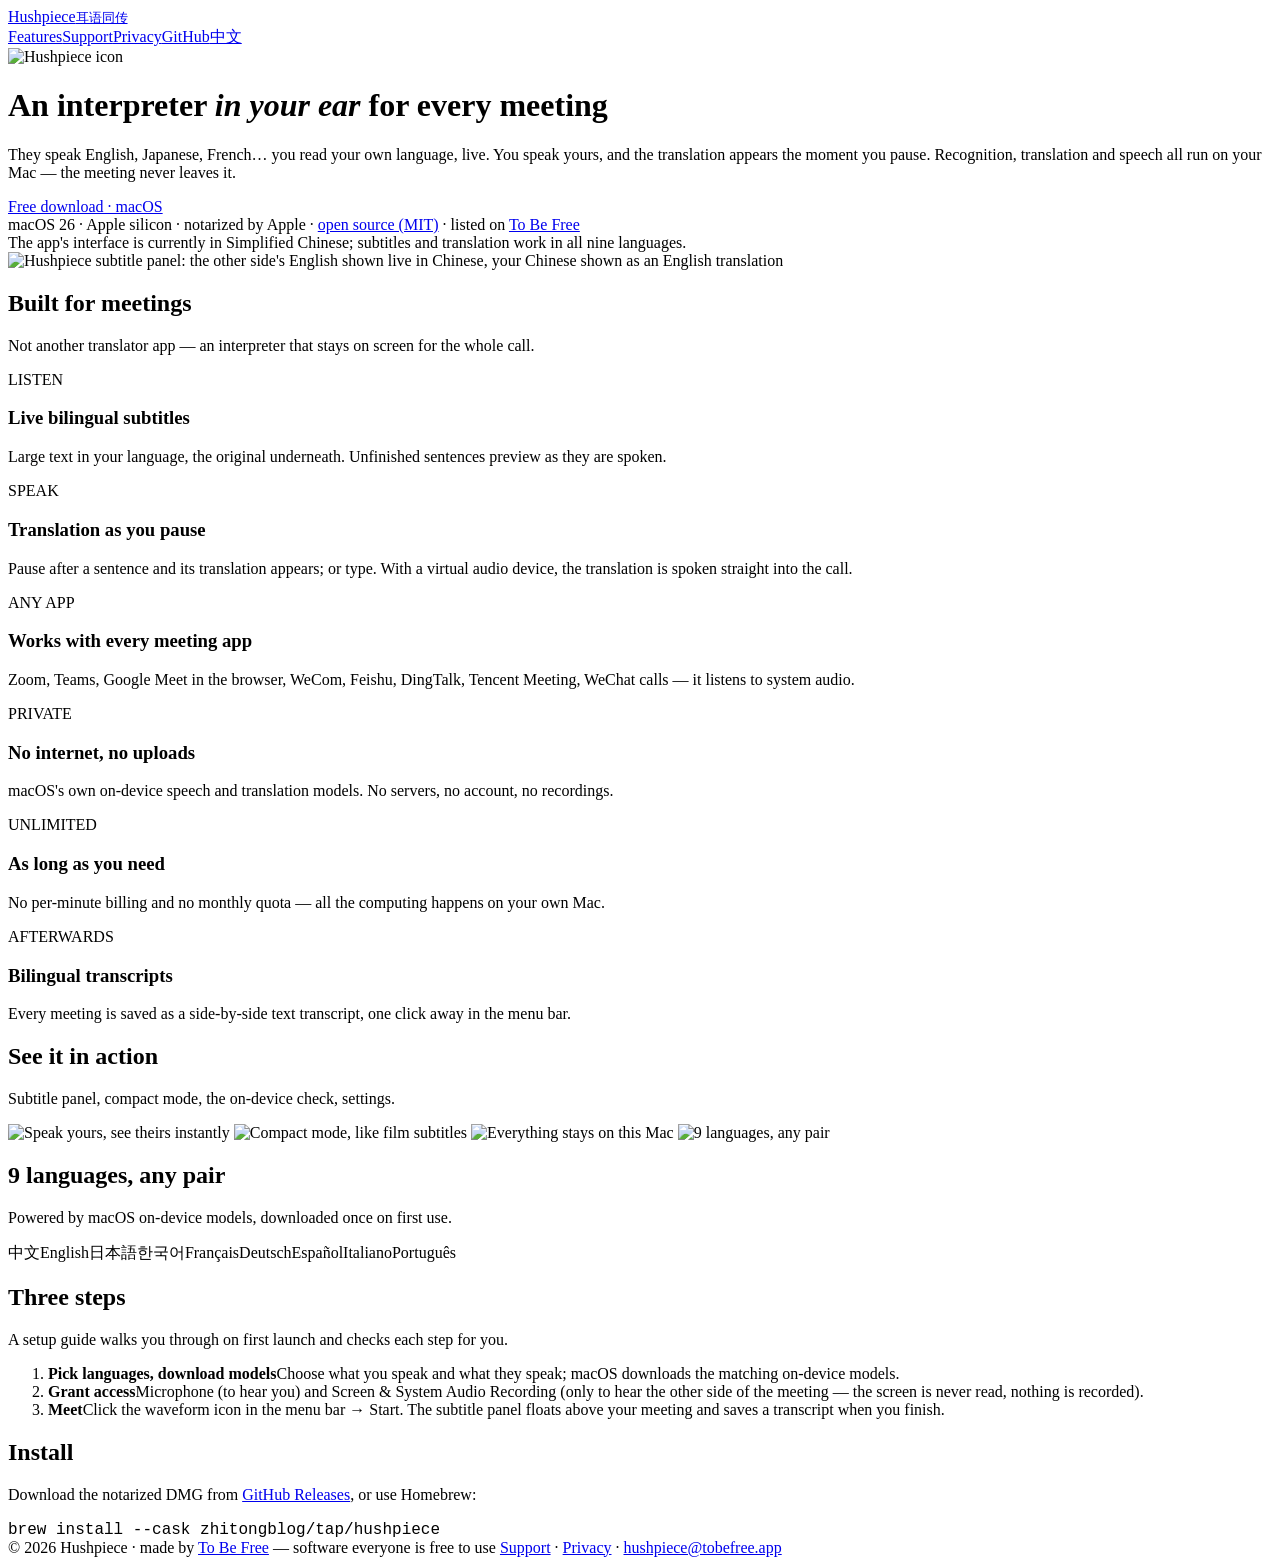
==== site/public/en/index.html @ dec9764e "Site: English version (/en/) with language switch and hreflang; fix mobile side padding - /en/, /en/" ====
<!doctype html>
<html lang="en">
<head>
<meta charset="utf-8">
<meta name="viewport" content="width=device-width, initial-scale=1">
<title>Hushpiece — on-device meeting interpreter for Mac</title>
<meta name="description" content="Hushpiece puts live bilingual subtitles on any meeting and translates what you say — entirely on your Mac. No internet, no account, no minute limits.">
<meta property="og:title" content="Hushpiece — on-device meeting interpreter for Mac">
<meta property="og:description" content="Live bilingual subtitles for any meeting app, translated on your Mac. No internet, no account, no minute limits.">
<meta property="og:image" content="https://hushpiece.tobefree.app/img/en/shot-1.jpg">
<meta name="theme-color" content="#0d0e16">
<link rel="alternate" hreflang="zh-Hans" href="https://hushpiece.tobefree.app/">
<link rel="alternate" hreflang="en" href="https://hushpiece.tobefree.app/en/">
<link rel="alternate" hreflang="x-default" href="https://hushpiece.tobefree.app/en/">
<link rel="icon" href="/favicon.png">
<link rel="apple-touch-icon" href="/apple-touch-icon.png">
<link rel="stylesheet" href="/style.css">
</head>
<body>
<header class="wrap nav">
  <a class="brand" href="/en/"><img src="/img/mark-128.png" alt="">Hushpiece<small>耳语同传</small></a>
  <nav><a href="#features">Features</a><a href="/en/support">Support</a><a href="/en/privacy">Privacy</a><a href="https://github.com/zhitongblog/hushpiece">GitHub</a><a class="lang" href="/" hreflang="zh-Hans" lang="zh-Hans">中文</a></nav>
</header>

<main>
  <div class="wrap hero">
    <img class="icon" src="/img/icon-256.png" alt="Hushpiece icon">
    <h1>An interpreter <em>in your ear</em> for every meeting</h1>
    <p class="lead">They speak English, Japanese, French… you read your own language, live. You speak yours, and the translation appears the moment you pause. Recognition, translation and speech all run on your Mac — the meeting never leaves it.</p>
    <a class="cta" id="cta" href="https://github.com/zhitongblog/hushpiece/releases/latest">Free download · macOS</a>
    <div class="req">macOS 26 · Apple silicon · notarized by Apple · <a href="https://github.com/zhitongblog/hushpiece">open source (MIT)</a> · listed on <a href="https://tobefree.app/en/tools/hushpiece/">To Be Free</a></div>
    <div class="req">The app's interface is currently in Simplified Chinese; subtitles and translation work in all nine languages.</div>
    <img class="shot" src="/img/hero.jpg" alt="Hushpiece subtitle panel: the other side's English shown live in Chinese, your Chinese shown as an English translation" width="1400" height="482">
  </div>

  <section id="features">
    <div class="wrap">
      <h2>Built for meetings</h2>
      <p class="sub">Not another translator app — an interpreter that stays on screen for the whole call.</p>
      <div class="grid">
        <div class="card"><div class="k">LISTEN</div><h3>Live bilingual subtitles</h3><p>Large text in your language, the original underneath. Unfinished sentences preview as they are spoken.</p></div>
        <div class="card"><div class="k">SPEAK</div><h3>Translation as you pause</h3><p>Pause after a sentence and its translation appears; or type. With a virtual audio device, the translation is spoken straight into the call.</p></div>
        <div class="card"><div class="k">ANY APP</div><h3>Works with every meeting app</h3><p>Zoom, Teams, Google Meet in the browser, WeCom, Feishu, DingTalk, Tencent Meeting, WeChat calls — it listens to system audio.</p></div>
        <div class="card"><div class="k">PRIVATE</div><h3>No internet, no uploads</h3><p>macOS's own on-device speech and translation models. No servers, no account, no recordings.</p></div>
        <div class="card"><div class="k">UNLIMITED</div><h3>As long as you need</h3><p>No per-minute billing and no monthly quota — all the computing happens on your own Mac.</p></div>
        <div class="card"><div class="k">AFTERWARDS</div><h3>Bilingual transcripts</h3><p>Every meeting is saved as a side-by-side text transcript, one click away in the menu bar.</p></div>
      </div>
    </div>
  </section>

  <section>
    <div class="wrap">
      <h2>See it in action</h2>
      <p class="sub">Subtitle panel, compact mode, the on-device check, settings.</p>
      <div class="gallery">
        <img src="/img/en/shot-2.jpg" alt="Speak yours, see theirs instantly" loading="lazy">
        <img src="/img/en/shot-3.jpg" alt="Compact mode, like film subtitles" loading="lazy">
        <img src="/img/en/shot-4.jpg" alt="Everything stays on this Mac" loading="lazy">
        <img src="/img/en/shot-5.jpg" alt="9 languages, any pair" loading="lazy">
      </div>
    </div>
  </section>

  <section>
    <div class="wrap">
      <h2>9 languages, any pair</h2>
      <p class="sub">Powered by macOS on-device models, downloaded once on first use.</p>
      <div class="langs"><span>中文</span><span>English</span><span>日本語</span><span>한국어</span><span>Français</span><span>Deutsch</span><span>Español</span><span>Italiano</span><span>Português</span></div>
    </div>
  </section>

  <section>
    <div class="wrap">
      <h2>Three steps</h2>
      <p class="sub">A setup guide walks you through on first launch and checks each step for you.</p>
      <ol class="steps">
        <li><b>Pick languages, download models</b>Choose what you speak and what they speak; macOS downloads the matching on-device models.</li>
        <li><b>Grant access</b>Microphone (to hear you) and Screen &amp; System Audio Recording (only to hear the other side of the meeting — the screen is never read, nothing is recorded).</li>
        <li><b>Meet</b>Click the waveform icon in the menu bar → Start. The subtitle panel floats above your meeting and saves a transcript when you finish.</li>
      </ol>
    </div>
  </section>

  <section>
    <div class="wrap">
      <h2>Install</h2>
      <p class="sub">Download the notarized DMG from <a href="https://github.com/zhitongblog/hushpiece/releases/latest">GitHub Releases</a>, or use Homebrew:</p>
      <div class="langs"><span style="font-family: ui-monospace, Menlo, monospace">brew install --cask zhitongblog/tap/hushpiece</span></div>
    </div>
  </section>
</main>

<footer>
  <div class="wrap">
    <span>© 2026 Hushpiece · made by <a href="https://tobefree.app/en/">To Be Free</a> — software everyone is free to use</span>
    <span><a href="/en/support">Support</a> · <a href="/en/privacy">Privacy</a> · <a href="mailto:hushpiece@tobefree.app">hushpiece@tobefree.app</a></span>
  </div>
</footer>
</body>
</html>
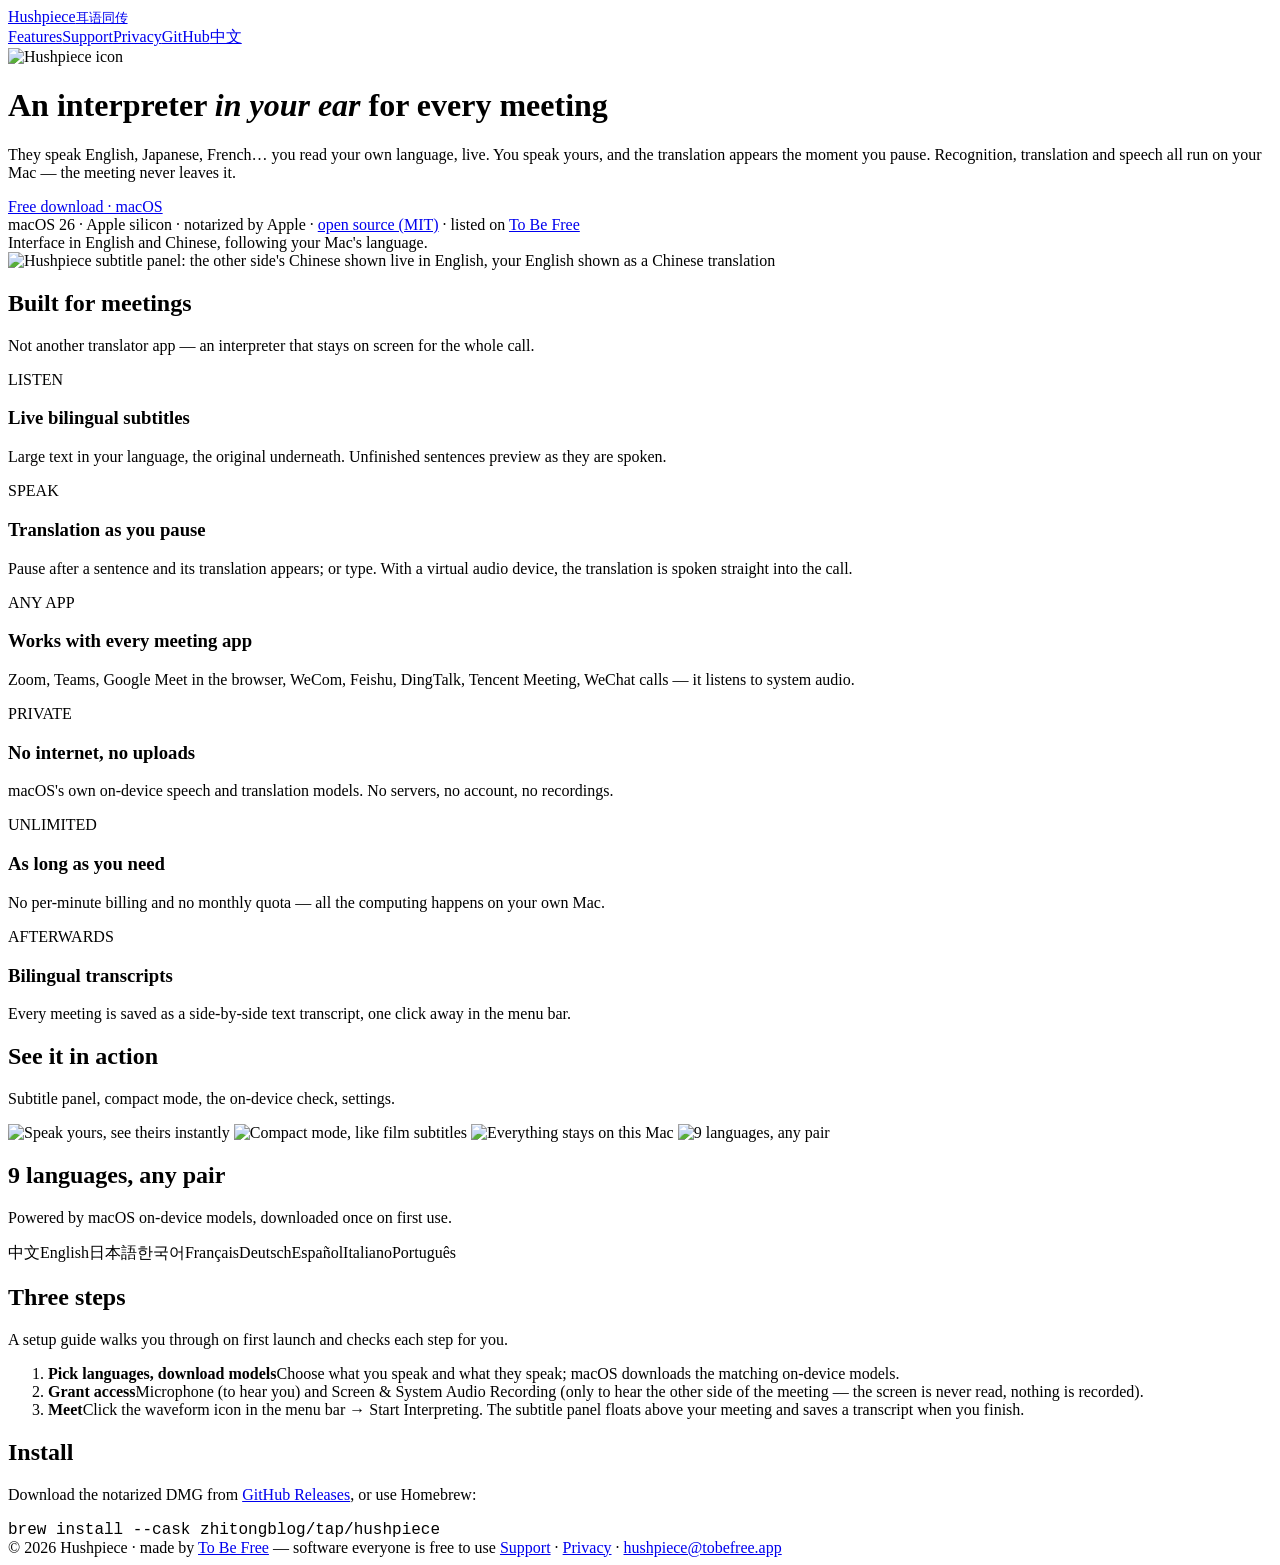
==== commit 52d89370: "1.1: real shutdown timeouts, session flags don't persist, settings tabs fit in English; site/shots f" ====
--- a/site/public/en/index.html
+++ b/site/public/en/index.html
@@ -29,8 +29,8 @@
     <p class="lead">They speak English, Japanese, French… you read your own language, live. You speak yours, and the translation appears the moment you pause. Recognition, translation and speech all run on your Mac — the meeting never leaves it.</p>
     <a class="cta" id="cta" href="https://github.com/zhitongblog/hushpiece/releases/latest">Free download · macOS</a>
     <div class="req">macOS 26 · Apple silicon · notarized by Apple · <a href="https://github.com/zhitongblog/hushpiece">open source (MIT)</a> · listed on <a href="https://tobefree.app/en/tools/hushpiece/">To Be Free</a></div>
-    <div class="req">The app's interface is currently in Simplified Chinese; subtitles and translation work in all nine languages.</div>
-    <img class="shot" src="/img/hero.jpg" alt="Hushpiece subtitle panel: the other side's English shown live in Chinese, your Chinese shown as an English translation" width="1400" height="482">
+    <div class="req">Interface in English and Chinese, following your Mac's language.</div>
+    <img class="shot" src="/img/en/hero.jpg" alt="Hushpiece subtitle panel: the other side's Chinese shown live in English, your English shown as a Chinese translation" width="1400" height="448">
   </div>
 
   <section id="features">
@@ -76,7 +76,7 @@
       <ol class="steps">
         <li><b>Pick languages, download models</b>Choose what you speak and what they speak; macOS downloads the matching on-device models.</li>
         <li><b>Grant access</b>Microphone (to hear you) and Screen &amp; System Audio Recording (only to hear the other side of the meeting — the screen is never read, nothing is recorded).</li>
-        <li><b>Meet</b>Click the waveform icon in the menu bar → Start. The subtitle panel floats above your meeting and saves a transcript when you finish.</li>
+        <li><b>Meet</b>Click the waveform icon in the menu bar → Start Interpreting. The subtitle panel floats above your meeting and saves a transcript when you finish.</li>
       </ol>
     </div>
   </section>
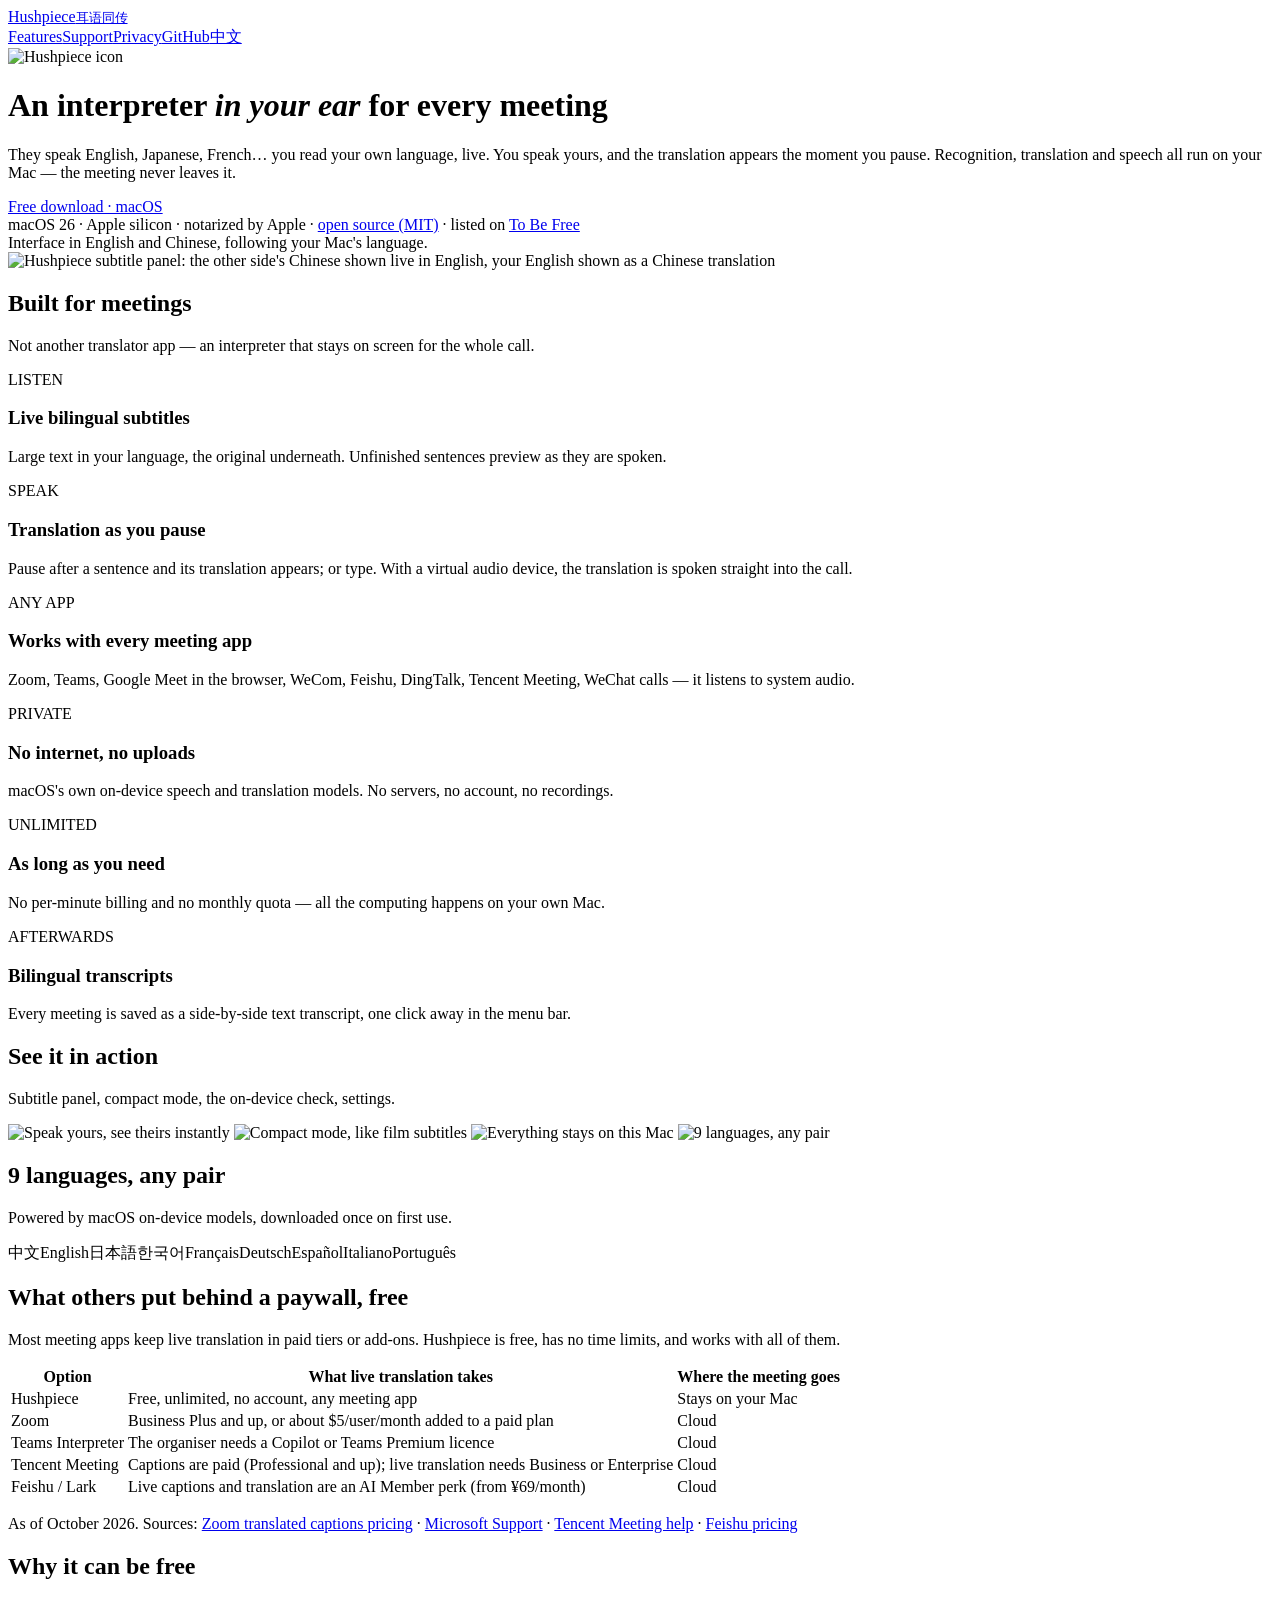
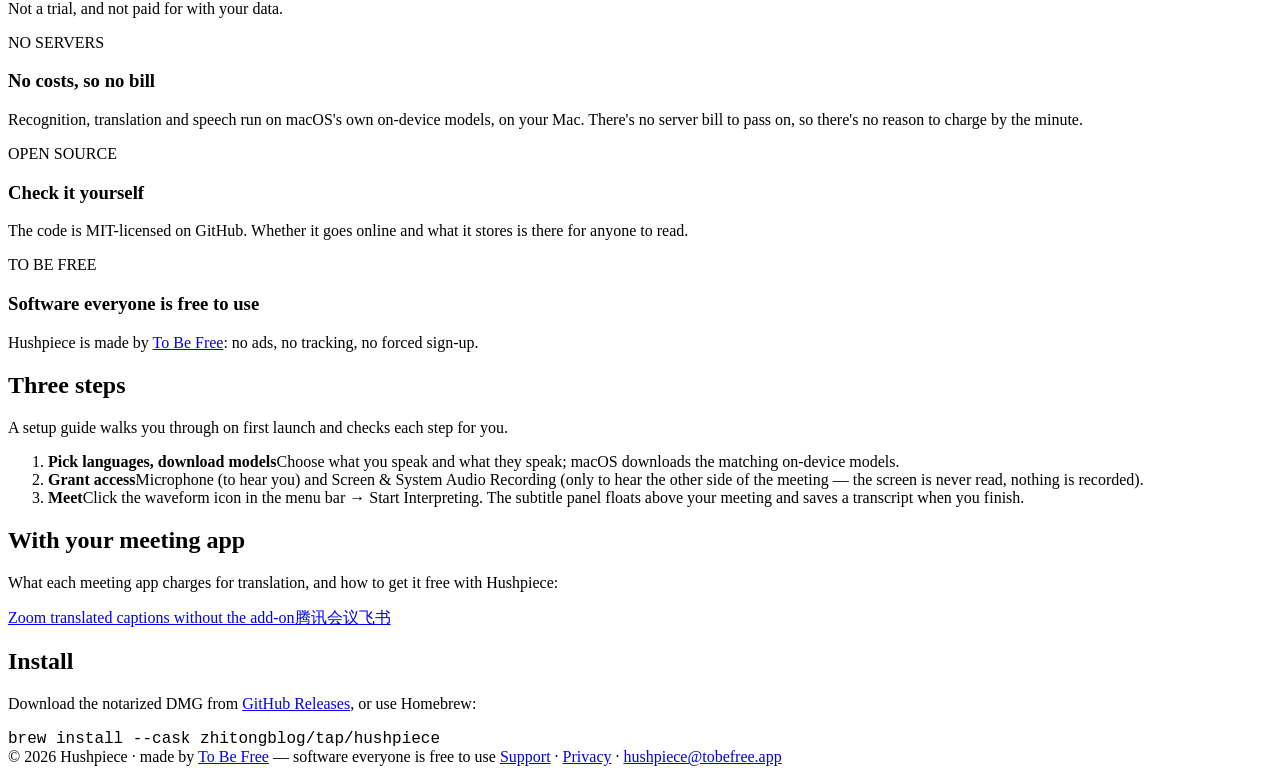
==== commit 74e9f252: "Free positioning: price comparison + why-free on both homepages, landing pages (Tencent Meeting, Fei" ====
--- a/site/public/en/index.html
+++ b/site/public/en/index.html
@@ -69,6 +69,36 @@
     </div>
   </section>
 
+  <section id="free">
+    <div class="wrap">
+      <h2>What others put behind a paywall, free</h2>
+      <p class="sub">Most meeting apps keep live translation in paid tiers or add-ons. Hushpiece is free, has no time limits, and works with all of them.</p>
+      <div class="cmp-wrap"><table class="cmp">
+        <thead><tr><th>Option</th><th>What live translation takes</th><th>Where the meeting goes</th></tr></thead>
+        <tbody>
+          <tr class="us"><td>Hushpiece</td><td>Free, unlimited, no account, any meeting app</td><td>Stays on your Mac</td></tr>
+          <tr><td>Zoom</td><td>Business Plus and up, or about $5/user/month added to a paid plan</td><td>Cloud</td></tr>
+          <tr><td>Teams Interpreter</td><td>The organiser needs a Copilot or Teams Premium licence</td><td>Cloud</td></tr>
+          <tr><td>Tencent Meeting</td><td>Captions are paid (Professional and up); live translation needs Business or Enterprise</td><td>Cloud</td></tr>
+          <tr><td>Feishu / Lark</td><td>Live captions and translation are an AI Member perk (from ¥69/month)</td><td>Cloud</td></tr>
+        </tbody>
+      </table></div>
+      <p class="src">As of October 2026. Sources: <a href="https://newey.ai/blog/zoom-translated-captions">Zoom translated captions pricing</a> · <a href="https://support.microsoft.com/en-us/teams/copilot/interpreter-in-microsoft-teams-meetings-and-calls">Microsoft Support</a> · <a href="https://meeting.tencent.com/support/topic/1864/index.html">Tencent Meeting help</a> · <a href="https://www.feishu.cn/price-list">Feishu pricing</a></p>
+    </div>
+  </section>
+
+  <section>
+    <div class="wrap">
+      <h2>Why it can be free</h2>
+      <p class="sub">Not a trial, and not paid for with your data.</p>
+      <div class="why">
+        <div class="card"><div class="k">NO SERVERS</div><h3>No costs, so no bill</h3><p>Recognition, translation and speech run on macOS's own on-device models, on your Mac. There's no server bill to pass on, so there's no reason to charge by the minute.</p></div>
+        <div class="card"><div class="k">OPEN SOURCE</div><h3>Check it yourself</h3><p>The code is MIT-licensed on GitHub. Whether it goes online and what it stores is there for anyone to read.</p></div>
+        <div class="card"><div class="k">TO BE FREE</div><h3>Software everyone is free to use</h3><p>Hushpiece is made by <a href="https://tobefree.app/en/">To Be Free</a>: no ads, no tracking, no forced sign-up.</p></div>
+      </div>
+    </div>
+  </section>
+
   <section>
     <div class="wrap">
       <h2>Three steps</h2>
@@ -78,6 +108,14 @@
         <li><b>Grant access</b>Microphone (to hear you) and Screen &amp; System Audio Recording (only to hear the other side of the meeting — the screen is never read, nothing is recorded).</li>
         <li><b>Meet</b>Click the waveform icon in the menu bar → Start Interpreting. The subtitle panel floats above your meeting and saves a transcript when you finish.</li>
       </ol>
+    </div>
+  </section>
+
+  <section>
+    <div class="wrap">
+      <h2>With your meeting app</h2>
+      <p class="sub">What each meeting app charges for translation, and how to get it free with Hushpiece:</p>
+      <div class="links"><a href="/en/vs/zoom">Zoom translated captions without the add-on</a><a href="/vs/tencent-meeting" lang="zh-Hans">腾讯会议</a><a href="/vs/feishu" lang="zh-Hans">飞书</a></div>
     </div>
   </section>
 
